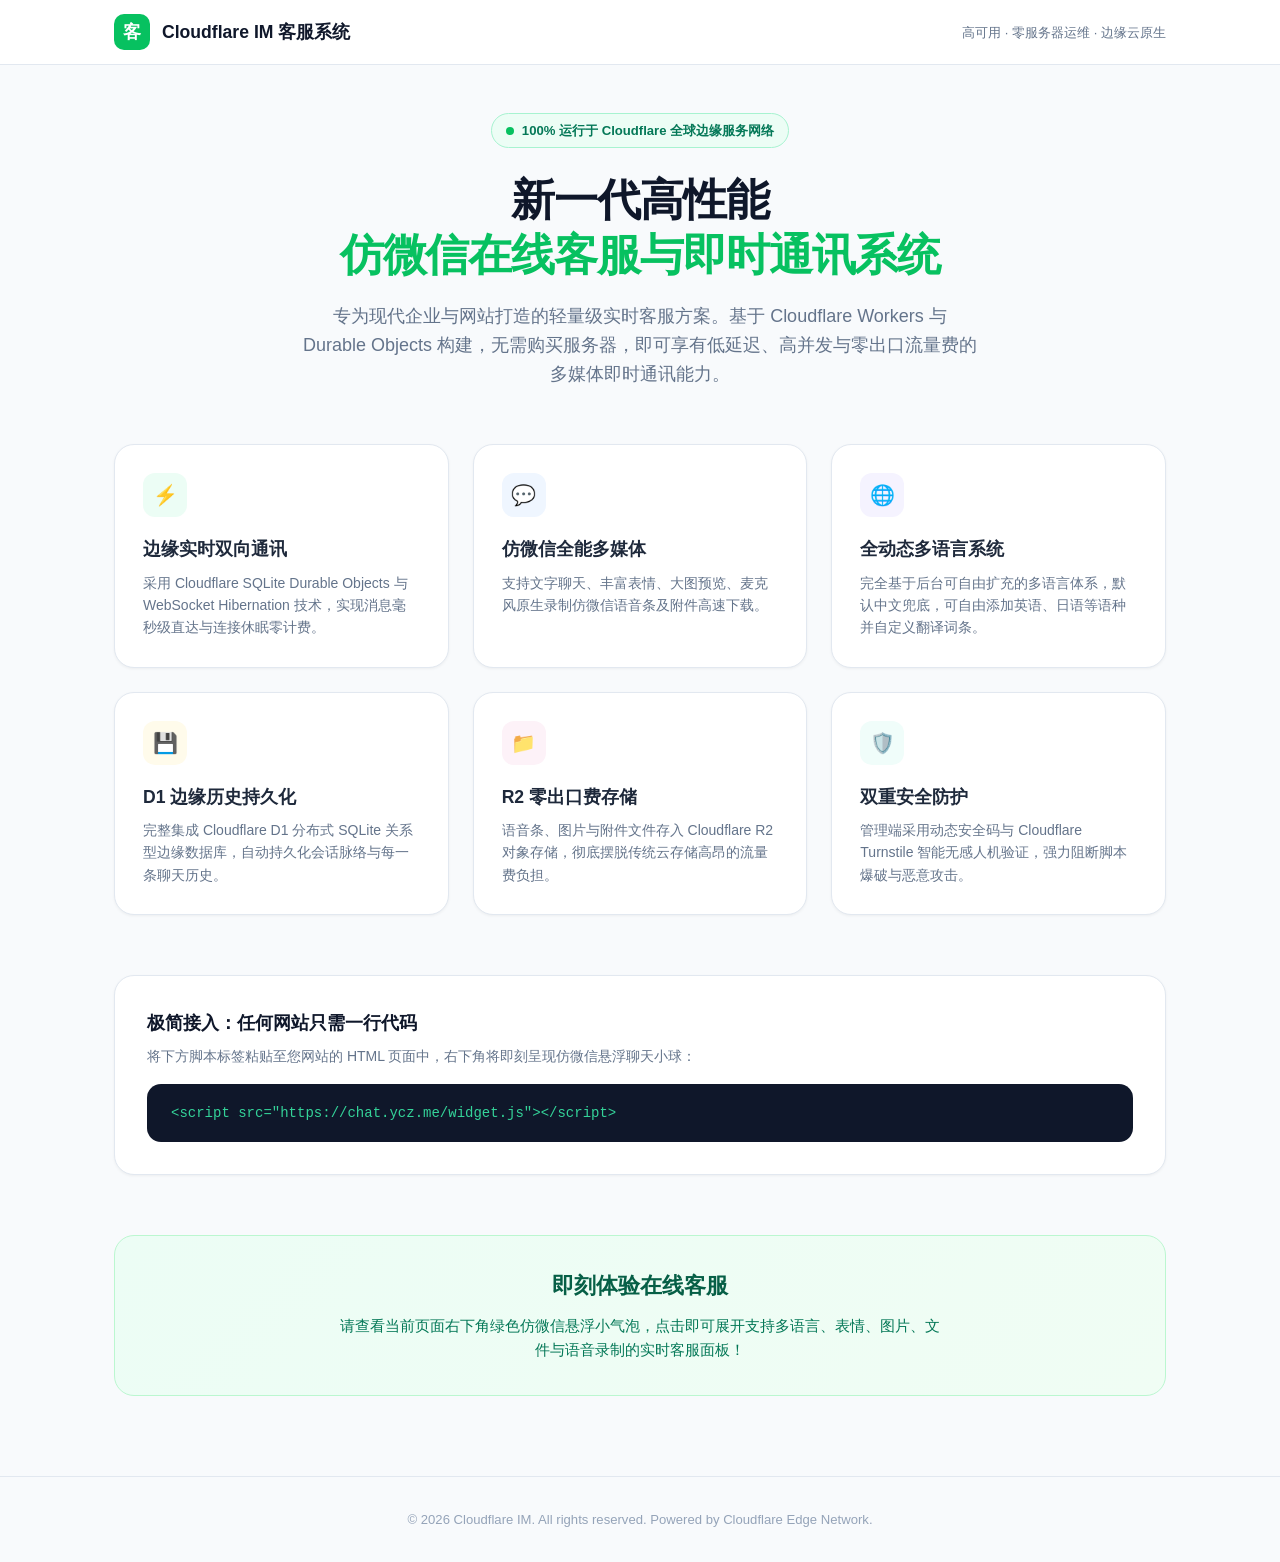
==== client/index.html @ 8768471d "打包" ====
<!DOCTYPE html>
<html lang="zh-CN">
<head>
  <meta charset="UTF-8" />
  <meta name="viewport" content="width=device-width, initial-scale=1.0" />
  <title>Cloudflare IM - 纯边缘云架构的仿微信在线客服与即时通讯系统</title>
  <meta name="description" content="Cloudflare IM 是一套 100% 运行于 Cloudflare 边缘生态的高性能在线客服与即时通讯系统。基于 Workers、Durable Objects、D1 边缘数据库与 R2 免流对象存储，提供仿微信交互悬浮球、文字/Emoji、图片、语音条录制与多语言实时沟通能力。" />
  <meta name="keywords" content="在线客服系统,即时通讯,Cloudflare Workers,Durable Objects,D1数据库,R2存储,WebRTC,仿微信聊天,实时客服浮窗" />
  <meta name="author" content="Cloudflare IM Team" />
  <meta name="robots" content="index, follow" />
  <link rel="canonical" href="https://chat.ycz.me/" />

  <!-- Open Graph -->
  <meta property="og:type" content="website" />
  <meta property="og:url" content="https://chat.ycz.me/" />
  <meta property="og:title" content="Cloudflare IM - 纯边缘云架构的仿微信在线客服系统" />
  <meta property="og:description" content="零服务器运维、零出口流量费。基于 Cloudflare Workers + Durable Objects + D1 + R2 构建的企业级实时即时通讯解决方案。" />
  <meta property="og:locale" content="zh_CN" />

  <!-- Twitter Card -->
  <meta name="twitter:card" content="summary_large_image" />
  <meta name="twitter:title" content="Cloudflare IM - 在线客服与即时通讯系统" />
  <meta name="twitter:description" content="全栈运行于 Cloudflare 边缘，极速毫秒级响应，仿微信交互体验。" />

  <!-- Schema.org JSON-LD 结构化数据 (SEO / GEO 优化) -->
  <script type="application/ld+json">
  {
    "@context": "https://schema.org",
    "@type": "SoftwareApplication",
    "name": "Cloudflare IM 在线客服系统",
    "operatingSystem": "Cloudflare Edge / All Modern Browsers",
    "applicationCategory": "BusinessApplication, CommunicationApplication",
    "description": "基于 Cloudflare 免费生态构建的轻量级仿微信在线客服系统，支持文本、Emoji、语音条录制、图片及文件传输。",
    "offers": {
      "@type": "Offer",
      "price": "0",
      "priceCurrency": "USD"
    },
    "featureList": [
      "仿微信绿色悬浮球交互",
      "单行代码嵌入任意第三方网站",
      "基于 Durable Objects 与 WebSocket 的低延迟即时通讯",
      "Cloudflare D1 边缘数据库历史聊天漫游",
      "Cloudflare R2 免流多媒体文件与语音条存储",
      "全动态多语言支持与后台自动回复设置"
    ]
  }
  </script>

  <style>
    :root {
      --primary: #07c160;
      --bg: #f8fafc;
      --text: #0f172a;
      --text-muted: #64748b;
    }
    * { box-sizing: border-box; margin: 0; padding: 0; }
    body {
      font-family: -apple-system, BlinkMacSystemFont, "Segoe UI", Roboto, "Helvetica Neue", Arial, sans-serif;
      background-color: var(--bg);
      color: var(--text);
      line-height: 1.6;
    }
    header.site-header {
      background: rgba(255, 255, 255, 0.95);
      backdrop-filter: blur(8px);
      border-bottom: 1px solid #e2e8f0;
      position: sticky;
      top: 0;
      z-index: 30;
    }
    .nav-container {
      max-width: 1100px;
      margin: 0 auto;
      padding: 0 24px;
      height: 64px;
      display: flex;
      align-items: center;
      justify-content: space-between;
    }
    .logo {
      display: flex;
      align-items: center;
      gap: 12px;
      text-decoration: none;
      color: var(--text);
      font-weight: 700;
      font-size: 1.1rem;
    }
    .logo-icon {
      width: 36px;
      height: 36px;
      background: var(--primary);
      border-radius: 10px;
      display: flex;
      align-items: center;
      justify-content: center;
      color: white;
      font-weight: bold;
    }
    .container {
      max-width: 1100px;
      margin: 0 auto;
      padding: 48px 24px 80px;
    }
    .hero {
      text-align: center;
      max-width: 800px;
      margin: 0 auto 56px;
    }
    .badge {
      display: inline-flex;
      align-items: center;
      gap: 8px;
      background: #ecfdf5;
      border: 1px solid #a7f3d0;
      color: #047857;
      padding: 6px 14px;
      border-radius: 9999px;
      font-size: 0.82rem;
      font-weight: 600;
      margin-bottom: 24px;
    }
    .badge-dot {
      width: 8px;
      height: 8px;
      background: var(--primary);
      border-radius: 50%;
    }
    h1 {
      font-size: 2.75rem;
      font-weight: 800;
      letter-spacing: -0.025em;
      line-height: 1.25;
      margin-bottom: 20px;
    }
    .highlight { color: var(--primary); }
    .hero-desc {
      font-size: 1.125rem;
      color: var(--text-muted);
      max-width: 680px;
      margin: 0 auto;
    }
    .features-grid {
      display: grid;
      grid-template-columns: repeat(auto-fit, minmax(300px, 1fr));
      gap: 24px;
      margin-bottom: 60px;
    }
    .card {
      background: white;
      border: 1px solid #e2e8f0;
      border-radius: 20px;
      padding: 28px;
      box-shadow: 0 1px 3px rgba(0,0,0,0.05);
    }
    .card-icon {
      width: 44px;
      height: 44px;
      border-radius: 12px;
      display: flex;
      align-items: center;
      justify-content: center;
      font-size: 1.25rem;
      margin-bottom: 18px;
    }
    .card-title {
      font-size: 1.1rem;
      font-weight: 700;
      margin-bottom: 8px;
      color: #1e293b;
    }
    .card-text {
      font-size: 0.875rem;
      color: var(--text-muted);
      line-height: 1.6;
    }
    .code-section {
      background: white;
      border: 1px solid #e2e8f0;
      border-radius: 20px;
      padding: 32px;
      margin-bottom: 60px;
      box-shadow: 0 1px 3px rgba(0,0,0,0.05);
    }
    .code-title {
      font-size: 1.15rem;
      font-weight: 700;
      margin-bottom: 8px;
    }
    .code-desc {
      font-size: 0.875rem;
      color: var(--text-muted);
      margin-bottom: 16px;
    }
    .code-block {
      background: #0f172a;
      color: #34d399;
      font-family: ui-monospace, SFMono-Regular, Menlo, Monaco, Consolas, monospace;
      font-size: 0.875rem;
      padding: 18px 24px;
      border-radius: 14px;
      overflow-x: auto;
    }
    .callout {
      background: linear-gradient(135deg, #ecfdf5 0%, #f0fdf4 100%);
      border: 1px solid #bbf7d0;
      border-radius: 20px;
      padding: 32px;
      text-align: center;
    }
    .callout h2 {
      font-size: 1.4rem;
      color: #065f46;
      margin-bottom: 10px;
      font-weight: 700;
    }
    .callout p {
      font-size: 0.95rem;
      color: #047857;
      max-width: 600px;
      margin: 0 auto;
    }
    footer.site-footer {
      border-top: 1px solid #e2e8f0;
      padding: 32px 24px;
      text-align: center;
      font-size: 0.82rem;
      color: #94a3b8;
    }
  </style>
</head>
<body>
  <header class="site-header">
    <div class="nav-container">
      <a href="/" class="logo">
        <div class="logo-icon">客</div>
        <span>Cloudflare IM 客服系统</span>
      </a>
      <div style="font-size: 0.82rem; color: #64748b;">
        高可用 · 零服务器运维 · 边缘云原生
      </div>
    </div>
  </header>

  <main class="container">
    <section class="hero">
      <div class="badge">
        <span class="badge-dot"></span>
        100% 运行于 Cloudflare 全球边缘服务网络
      </div>
      <h1>
        新一代高性能<br />
        <span class="highlight">仿微信在线客服与即时通讯系统</span>
      </h1>
      <p class="hero-desc">
        专为现代企业与网站打造的轻量级实时客服方案。基于 Cloudflare Workers 与 Durable Objects 构建，无需购买服务器，即可享有低延迟、高并发与零出口流量费的多媒体即时通讯能力。
      </p>
    </section>

    <section class="features-grid">
      <article class="card">
        <div class="card-icon" style="background: #ecfdf5; color: #07c160;">⚡</div>
        <h2 class="card-title">边缘实时双向通讯</h2>
        <p class="card-text">
          采用 Cloudflare SQLite Durable Objects 与 WebSocket Hibernation 技术，实现消息毫秒级直达与连接休眠零计费。
        </p>
      </article>

      <article class="card">
        <div class="card-icon" style="background: #eff6ff; color: #2563eb;">💬</div>
        <h2 class="card-title">仿微信全能多媒体</h2>
        <p class="card-text">
          支持文字聊天、丰富表情、大图预览、麦克风原生录制仿微信语音条及附件高速下载。
        </p>
      </article>

      <article class="card">
        <div class="card-icon" style="background: #f5f3ff; color: #7c3aed;">🌐</div>
        <h2 class="card-title">全动态多语言系统</h2>
        <p class="card-text">
          完全基于后台可自由扩充的多语言体系，默认中文兜底，可自由添加英语、日语等语种并自定义翻译词条。
        </p>
      </article>

      <article class="card">
        <div class="card-icon" style="background: #fffbeb; color: #d97706;">💾</div>
        <h2 class="card-title">D1 边缘历史持久化</h2>
        <p class="card-text">
          完整集成 Cloudflare D1 分布式 SQLite 关系型边缘数据库，自动持久化会话脉络与每一条聊天历史。
        </p>
      </article>

      <article class="card">
        <div class="card-icon" style="background: #fdf2f8; color: #db2777;">📁</div>
        <h2 class="card-title">R2 零出口费存储</h2>
        <p class="card-text">
          语音条、图片与附件文件存入 Cloudflare R2 对象存储，彻底摆脱传统云存储高昂的流量费负担。
        </p>
      </article>

      <article class="card">
        <div class="card-icon" style="background: #f0fdfa; color: #0d9488;">🛡️</div>
        <h2 class="card-title">双重安全防护</h2>
        <p class="card-text">
          管理端采用动态安全码与 Cloudflare Turnstile 智能无感人机验证，强力阻断脚本爆破与恶意攻击。
        </p>
      </article>
    </section>

    <section class="code-section">
      <h2 class="code-title">极简接入：任何网站只需一行代码</h2>
      <p class="code-desc">
        将下方脚本标签粘贴至您网站的 HTML 页面中，右下角将即刻呈现仿微信悬浮聊天小球：
      </p>
      <pre class="code-block"><code>&lt;script src="https://chat.ycz.me/widget.js"&gt;&lt;/script&gt;</code></pre>
    </section>

    <section class="callout">
      <h2>即刻体验在线客服</h2>
      <p>
        请查看当前页面右下角绿色仿微信悬浮小气泡，点击即可展开支持多语言、表情、图片、文件与语音录制的实时客服面板！
      </p>
    </section>
  </main>

  <footer class="site-footer">
    <p>© 2026 Cloudflare IM. All rights reserved. Powered by Cloudflare Edge Network.</p>
  </footer>

  <!-- 引入浮窗组件自测，实时展示效果 -->
  <script src="/widget.js"></script>
</body>
</html>
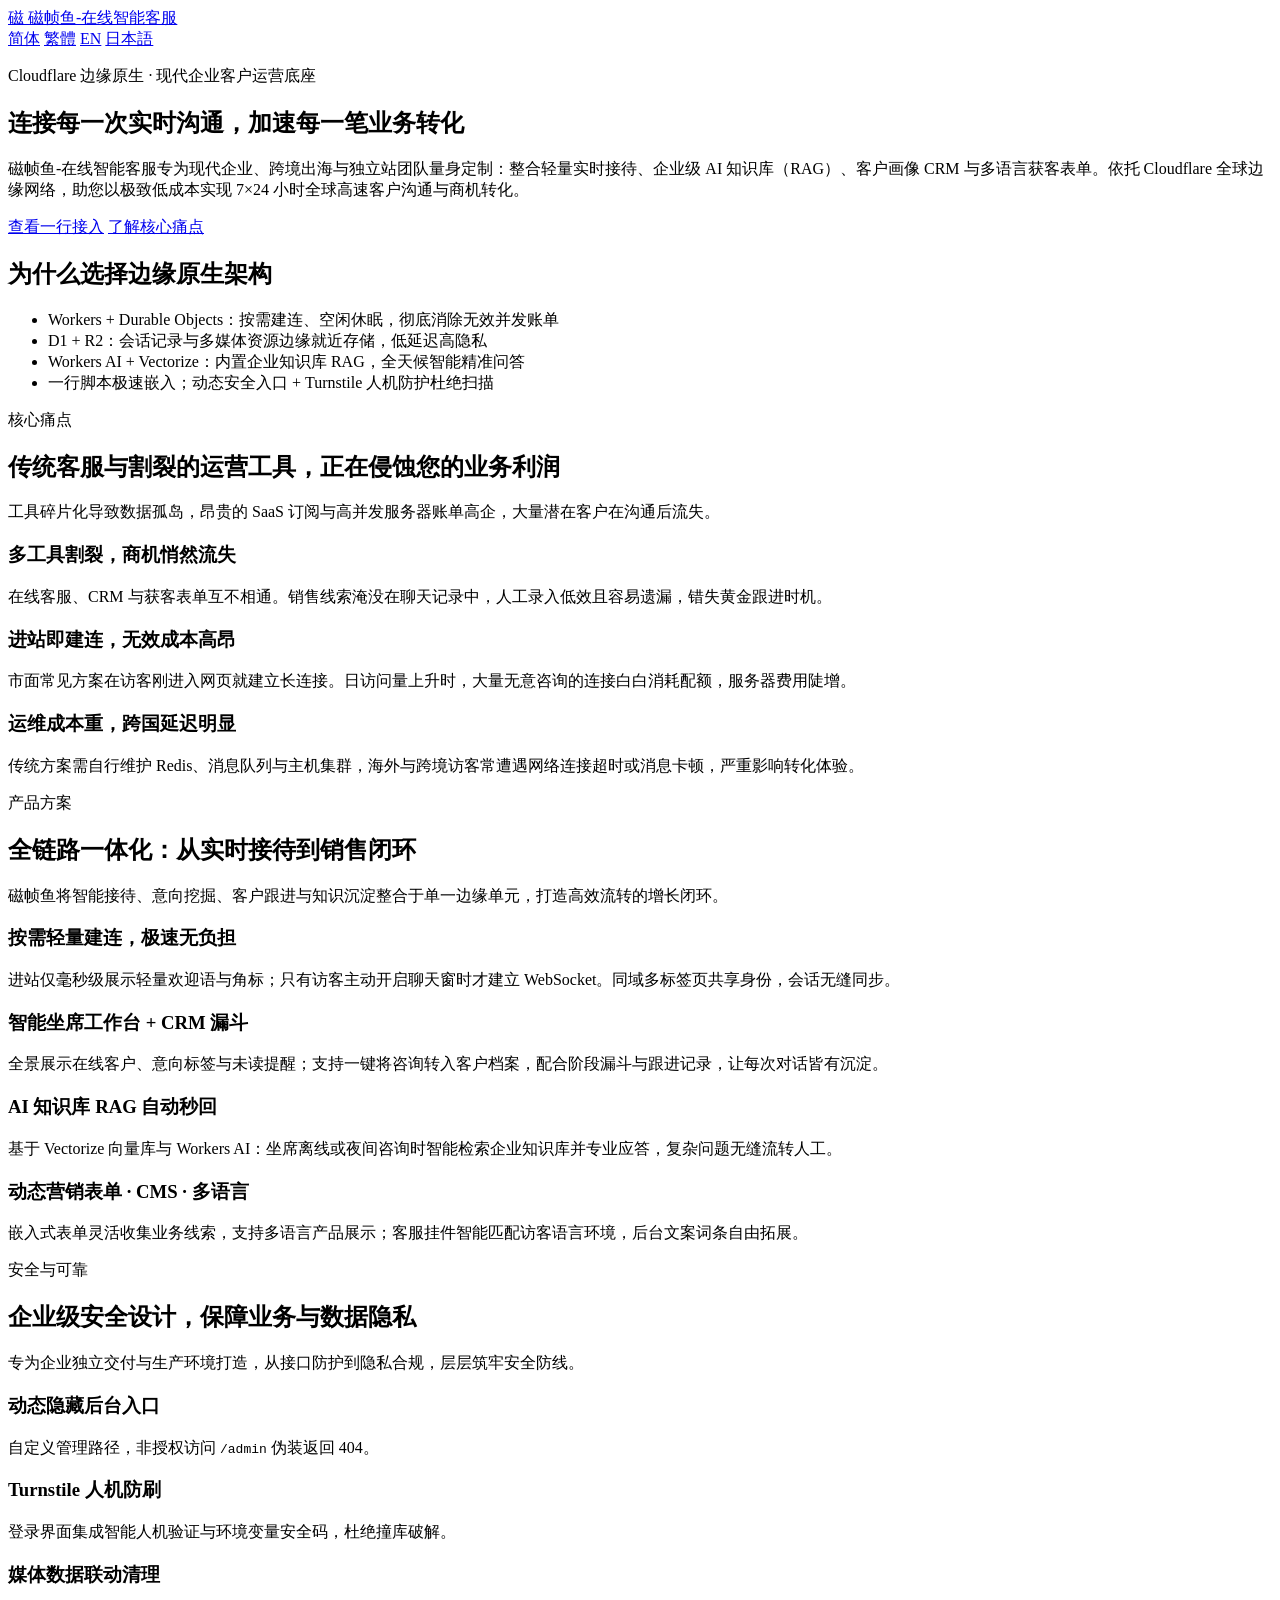
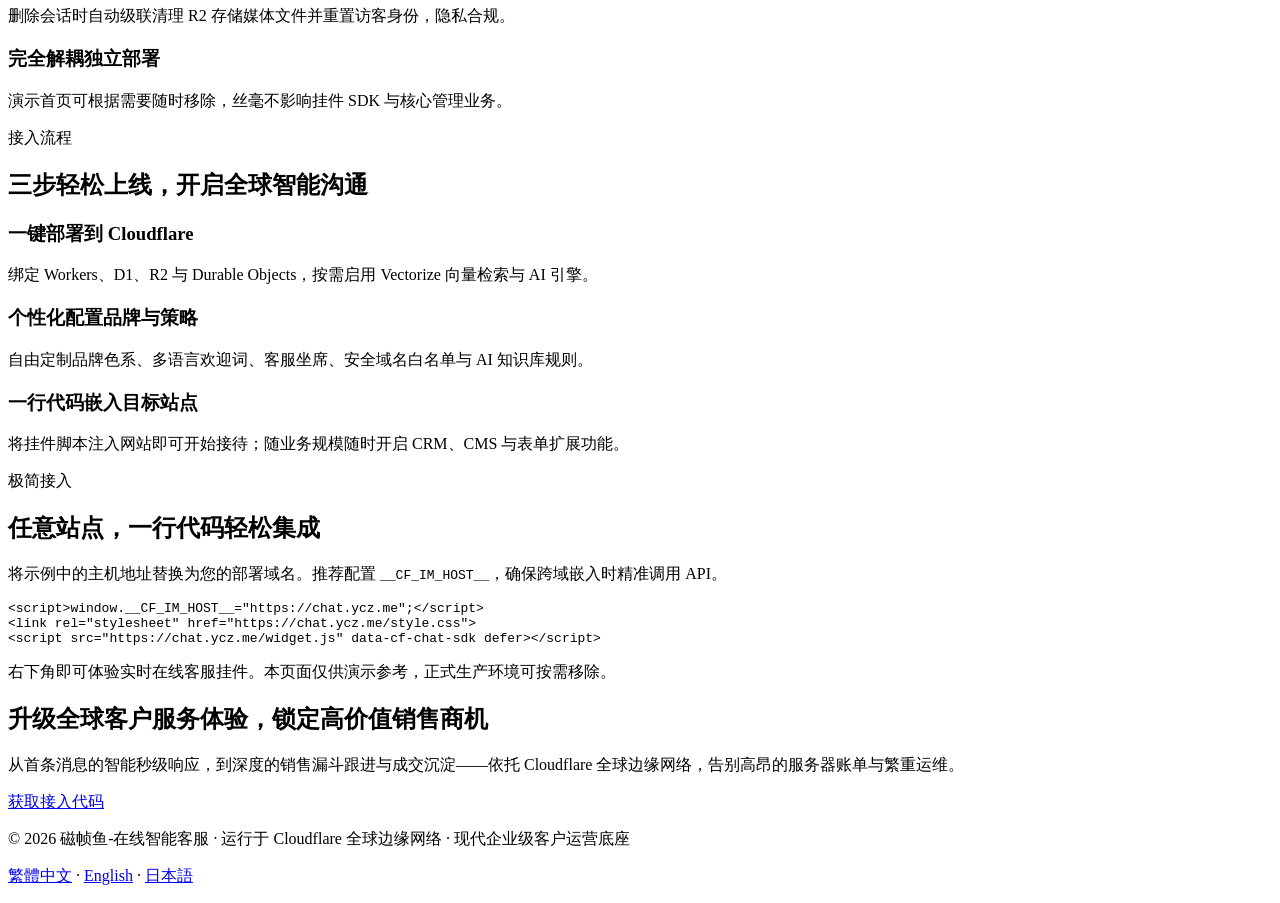
==== commit 9d4c32b5: "修复前端样式" ====
--- a/client/index.html
+++ b/client/index.html
@@ -3,332 +3,241 @@
 <head>
   <meta charset="UTF-8" />
   <meta name="viewport" content="width=device-width, initial-scale=1.0" />
-  <title>Cloudflare IM - 纯边缘云架构的仿微信在线客服与即时通讯系统</title>
-  <meta name="description" content="Cloudflare IM 是一套 100% 运行于 Cloudflare 边缘生态的高性能在线客服与即时通讯系统。基于 Workers、Durable Objects、D1 边缘数据库与 R2 免流对象存储，提供仿微信交互悬浮球、文字/Emoji、图片、语音条录制与多语言实时沟通能力。" />
-  <meta name="keywords" content="在线客服系统,即时通讯,Cloudflare Workers,Durable Objects,D1数据库,R2存储,WebRTC,仿微信聊天,实时客服浮窗" />
-  <meta name="author" content="Cloudflare IM Team" />
+  <title>磁帧鱼-在线智能客服 — 基于 Cloudflare 边缘的轻量全渠道客服与客户运营平台</title>
+  <meta name="description" content="磁帧鱼-在线智能客服是一套基于 Cloudflare 边缘云原生架构（Workers / Durable Objects / D1 / R2 / Workers AI）打造的全渠道客户运营系统：轻量嵌入式在线客服、AI 知识库秒级问答、CRM 转化漏斗与多语言表单。按需建连，零服务器运维成本。" />
+  <meta name="keywords" content="磁帧鱼,在线智能客服,在线客服系统,AI客服,Cloudflare Workers,Durable Objects,CRM系统,知识库RAG,独立站客服,出海客服,边缘计算" />
   <meta name="robots" content="index, follow" />
+  <meta name="author" content="磁帧鱼" />
   <link rel="canonical" href="https://chat.ycz.me/" />
-
-  <!-- Open Graph -->
+  <link rel="alternate" hreflang="zh-CN" href="https://chat.ycz.me/" />
+  <link rel="alternate" hreflang="zh-TW" href="https://chat.ycz.me/zh-TW/" />
+  <link rel="alternate" hreflang="en" href="https://chat.ycz.me/en/" />
+  <link rel="alternate" hreflang="ja" href="https://chat.ycz.me/ja/" />
+  <link rel="alternate" hreflang="x-default" href="https://chat.ycz.me/" />
   <meta property="og:type" content="website" />
+  <meta property="og:locale" content="zh_CN" />
   <meta property="og:url" content="https://chat.ycz.me/" />
-  <meta property="og:title" content="Cloudflare IM - 纯边缘云架构的仿微信在线客服系统" />
-  <meta property="og:description" content="零服务器运维、零出口流量费。基于 Cloudflare Workers + Durable Objects + D1 + R2 构建的企业级实时即时通讯解决方案。" />
-  <meta property="og:locale" content="zh_CN" />
-
-  <!-- Twitter Card -->
+  <meta property="og:title" content="磁帧鱼-在线智能客服 — Cloudflare 边缘原生客户运营平台" />
+  <meta property="og:description" content="在线客服 + AI 知识库 + CRM 销售漏斗 + 多语言 CMS，100% 运行在 Cloudflare 边缘。一行脚本嵌入站点，开窗才建连。" />
   <meta name="twitter:card" content="summary_large_image" />
-  <meta name="twitter:title" content="Cloudflare IM - 在线客服与即时通讯系统" />
-  <meta name="twitter:description" content="全栈运行于 Cloudflare 边缘，极速毫秒级响应，仿微信交互体验。" />
-
-  <!-- Schema.org JSON-LD 结构化数据 (SEO / GEO 优化) -->
+  <meta name="twitter:title" content="磁帧鱼-在线智能客服" />
+  <meta name="twitter:description" content="面向独立站、跨境出海与现代团队的在线智能客服与客户运营底座，零服务器运维。" />
+  <link rel="stylesheet" href="/landing.css" />
   <script type="application/ld+json">
   {
     "@context": "https://schema.org",
-    "@type": "SoftwareApplication",
-    "name": "Cloudflare IM 在线客服系统",
-    "operatingSystem": "Cloudflare Edge / All Modern Browsers",
-    "applicationCategory": "BusinessApplication, CommunicationApplication",
-    "description": "基于 Cloudflare 免费生态构建的轻量级仿微信在线客服系统，支持文本、Emoji、语音条录制、图片及文件传输。",
-    "offers": {
-      "@type": "Offer",
-      "price": "0",
-      "priceCurrency": "USD"
-    },
-    "featureList": [
-      "仿微信绿色悬浮球交互",
-      "单行代码嵌入任意第三方网站",
-      "基于 Durable Objects 与 WebSocket 的低延迟即时通讯",
-      "Cloudflare D1 边缘数据库历史聊天漫游",
-      "Cloudflare R2 免流多媒体文件与语音条存储",
-      "全动态多语言支持与后台自动回复设置"
+    "@graph": [
+      {
+        "@type": "SoftwareApplication",
+        "name": "磁帧鱼-在线智能客服",
+        "applicationCategory": "BusinessApplication",
+        "operatingSystem": "Cloudflare Edge / Modern Browsers",
+        "description": "基于 Cloudflare Workers、Durable Objects、D1、R2 与 Workers AI 的边缘原生在线客服、CRM、CMS 与知识库智能运营平台。",
+        "offers": { "@type": "Offer", "price": "0", "priceCurrency": "USD" },
+        "featureList": [
+          "嵌入式实时在线客服挂件",
+          "坐席工作台与会话分配",
+          "CRM 客户档案与销售漏斗",
+          "通用表单与 CMS 多语言内容",
+          "企业知识库 RAG 自动回复",
+          "开窗才建立 WebSocket 连接"
+        ]
+      },
+      {
+        "@type": "WebSite",
+        "name": "磁帧鱼-在线智能客服",
+        "url": "https://chat.ycz.me/",
+        "inLanguage": ["zh-CN", "zh-TW", "en", "ja"]
+      },
+      {
+        "@type": "FAQPage",
+        "mainEntity": [
+          {
+            "@type": "Question",
+            "name": "磁帧鱼-在线智能客服 需要自建服务器吗？",
+            "acceptedAnswer": {
+              "@type": "Answer",
+              "text": "不需要。整套系统 100% 运行在 Cloudflare Workers、Durable Objects、D1、R2、Vectorize 与 Workers AI 上，无需采购传统云主机或维护消息队列。"
+            }
+          },
+          {
+            "@type": "Question",
+            "name": "访客进入网站就会占用长连接吗？",
+            "acceptedAnswer": {
+              "@type": "Answer",
+              "text": "不会。页面加载仅毫秒级展示配置欢迎语与角标；只有访客主动打开聊天窗或点击唤起元素时才创建会话与 WebSocket 连接，严格杜绝无效连接消耗。"
+            }
+          },
+          {
+            "@type": "Question",
+            "name": "部署后可以删除本演示首页吗？",
+            "acceptedAnswer": {
+              "@type": "Answer",
+              "text": "可以。本页面面向开发者与交付演示；在生产环境中删除本页后访问根路径将返回 404，不会影响在线客服挂件、业务 API 与管理后台的正常运行。"
+            }
+          }
+        ]
+      }
     ]
   }
   </script>
-
-  <style>
-    :root {
-      --primary: #07c160;
-      --bg: #f8fafc;
-      --text: #0f172a;
-      --text-muted: #64748b;
-    }
-    * { box-sizing: border-box; margin: 0; padding: 0; }
-    body {
-      font-family: -apple-system, BlinkMacSystemFont, "Segoe UI", Roboto, "Helvetica Neue", Arial, sans-serif;
-      background-color: var(--bg);
-      color: var(--text);
-      line-height: 1.6;
-    }
-    header.site-header {
-      background: rgba(255, 255, 255, 0.95);
-      backdrop-filter: blur(8px);
-      border-bottom: 1px solid #e2e8f0;
-      position: sticky;
-      top: 0;
-      z-index: 30;
-    }
-    .nav-container {
-      max-width: 1100px;
-      margin: 0 auto;
-      padding: 0 24px;
-      height: 64px;
-      display: flex;
-      align-items: center;
-      justify-content: space-between;
-    }
-    .logo {
-      display: flex;
-      align-items: center;
-      gap: 12px;
-      text-decoration: none;
-      color: var(--text);
-      font-weight: 700;
-      font-size: 1.1rem;
-    }
-    .logo-icon {
-      width: 36px;
-      height: 36px;
-      background: var(--primary);
-      border-radius: 10px;
-      display: flex;
-      align-items: center;
-      justify-content: center;
-      color: white;
-      font-weight: bold;
-    }
-    .container {
-      max-width: 1100px;
-      margin: 0 auto;
-      padding: 48px 24px 80px;
-    }
-    .hero {
-      text-align: center;
-      max-width: 800px;
-      margin: 0 auto 56px;
-    }
-    .badge {
-      display: inline-flex;
-      align-items: center;
-      gap: 8px;
-      background: #ecfdf5;
-      border: 1px solid #a7f3d0;
-      color: #047857;
-      padding: 6px 14px;
-      border-radius: 9999px;
-      font-size: 0.82rem;
-      font-weight: 600;
-      margin-bottom: 24px;
-    }
-    .badge-dot {
-      width: 8px;
-      height: 8px;
-      background: var(--primary);
-      border-radius: 50%;
-    }
-    h1 {
-      font-size: 2.75rem;
-      font-weight: 800;
-      letter-spacing: -0.025em;
-      line-height: 1.25;
-      margin-bottom: 20px;
-    }
-    .highlight { color: var(--primary); }
-    .hero-desc {
-      font-size: 1.125rem;
-      color: var(--text-muted);
-      max-width: 680px;
-      margin: 0 auto;
-    }
-    .features-grid {
-      display: grid;
-      grid-template-columns: repeat(auto-fit, minmax(300px, 1fr));
-      gap: 24px;
-      margin-bottom: 60px;
-    }
-    .card {
-      background: white;
-      border: 1px solid #e2e8f0;
-      border-radius: 20px;
-      padding: 28px;
-      box-shadow: 0 1px 3px rgba(0,0,0,0.05);
-    }
-    .card-icon {
-      width: 44px;
-      height: 44px;
-      border-radius: 12px;
-      display: flex;
-      align-items: center;
-      justify-content: center;
-      font-size: 1.25rem;
-      margin-bottom: 18px;
-    }
-    .card-title {
-      font-size: 1.1rem;
-      font-weight: 700;
-      margin-bottom: 8px;
-      color: #1e293b;
-    }
-    .card-text {
-      font-size: 0.875rem;
-      color: var(--text-muted);
-      line-height: 1.6;
-    }
-    .code-section {
-      background: white;
-      border: 1px solid #e2e8f0;
-      border-radius: 20px;
-      padding: 32px;
-      margin-bottom: 60px;
-      box-shadow: 0 1px 3px rgba(0,0,0,0.05);
-    }
-    .code-title {
-      font-size: 1.15rem;
-      font-weight: 700;
-      margin-bottom: 8px;
-    }
-    .code-desc {
-      font-size: 0.875rem;
-      color: var(--text-muted);
-      margin-bottom: 16px;
-    }
-    .code-block {
-      background: #0f172a;
-      color: #34d399;
-      font-family: ui-monospace, SFMono-Regular, Menlo, Monaco, Consolas, monospace;
-      font-size: 0.875rem;
-      padding: 18px 24px;
-      border-radius: 14px;
-      overflow-x: auto;
-    }
-    .callout {
-      background: linear-gradient(135deg, #ecfdf5 0%, #f0fdf4 100%);
-      border: 1px solid #bbf7d0;
-      border-radius: 20px;
-      padding: 32px;
-      text-align: center;
-    }
-    .callout h2 {
-      font-size: 1.4rem;
-      color: #065f46;
-      margin-bottom: 10px;
-      font-weight: 700;
-    }
-    .callout p {
-      font-size: 0.95rem;
-      color: #047857;
-      max-width: 600px;
-      margin: 0 auto;
-    }
-    footer.site-footer {
-      border-top: 1px solid #e2e8f0;
-      padding: 32px 24px;
-      text-align: center;
-      font-size: 0.82rem;
-      color: #94a3b8;
-    }
-  </style>
 </head>
 <body>
-  <header class="site-header">
-    <div class="nav-container">
-      <a href="/" class="logo">
-        <div class="logo-icon">客</div>
-        <span>Cloudflare IM 客服系统</span>
+  <header class="top">
+    <div class="wrap top-inner">
+      <a class="brand" href="/">
+        <span class="brand-mark">磁</span>
+        <span>磁帧鱼-在线智能客服</span>
       </a>
-      <div style="font-size: 0.82rem; color: #64748b;">
-        高可用 · 零服务器运维 · 边缘云原生
-      </div>
+      <nav class="lang-switch" aria-label="语言">
+        <a href="/" aria-current="page">简体</a>
+        <a href="/zh-TW/">繁體</a>
+        <a href="/en/">EN</a>
+        <a href="/ja/">日本語</a>
+      </nav>
     </div>
   </header>
 
-  <main class="container">
+  <main>
     <section class="hero">
-      <div class="badge">
-        <span class="badge-dot"></span>
-        100% 运行于 Cloudflare 全球边缘服务网络
-      </div>
-      <h1>
-        新一代高性能<br />
-        <span class="highlight">仿微信在线客服与即时通讯系统</span>
-      </h1>
-      <p class="hero-desc">
-        专为现代企业与网站打造的轻量级实时客服方案。基于 Cloudflare Workers 与 Durable Objects 构建，无需购买服务器，即可享有低延迟、高并发与零出口流量费的多媒体即时通讯能力。
-      </p>
-    </section>
-
-    <section class="features-grid">
-      <article class="card">
-        <div class="card-icon" style="background: #ecfdf5; color: #07c160;">⚡</div>
-        <h2 class="card-title">边缘实时双向通讯</h2>
-        <p class="card-text">
-          采用 Cloudflare SQLite Durable Objects 与 WebSocket Hibernation 技术，实现消息毫秒级直达与连接休眠零计费。
-        </p>
-      </article>
-
-      <article class="card">
-        <div class="card-icon" style="background: #eff6ff; color: #2563eb;">💬</div>
-        <h2 class="card-title">仿微信全能多媒体</h2>
-        <p class="card-text">
-          支持文字聊天、丰富表情、大图预览、麦克风原生录制仿微信语音条及附件高速下载。
-        </p>
-      </article>
-
-      <article class="card">
-        <div class="card-icon" style="background: #f5f3ff; color: #7c3aed;">🌐</div>
-        <h2 class="card-title">全动态多语言系统</h2>
-        <p class="card-text">
-          完全基于后台可自由扩充的多语言体系，默认中文兜底，可自由添加英语、日语等语种并自定义翻译词条。
-        </p>
-      </article>
-
-      <article class="card">
-        <div class="card-icon" style="background: #fffbeb; color: #d97706;">💾</div>
-        <h2 class="card-title">D1 边缘历史持久化</h2>
-        <p class="card-text">
-          完整集成 Cloudflare D1 分布式 SQLite 关系型边缘数据库，自动持久化会话脉络与每一条聊天历史。
-        </p>
-      </article>
-
-      <article class="card">
-        <div class="card-icon" style="background: #fdf2f8; color: #db2777;">📁</div>
-        <h2 class="card-title">R2 零出口费存储</h2>
-        <p class="card-text">
-          语音条、图片与附件文件存入 Cloudflare R2 对象存储，彻底摆脱传统云存储高昂的流量费负担。
-        </p>
-      </article>
-
-      <article class="card">
-        <div class="card-icon" style="background: #f0fdfa; color: #0d9488;">🛡️</div>
-        <h2 class="card-title">双重安全防护</h2>
-        <p class="card-text">
-          管理端采用动态安全码与 Cloudflare Turnstile 智能无感人机验证，强力阻断脚本爆破与恶意攻击。
-        </p>
-      </article>
-    </section>
-
-    <section class="code-section">
-      <h2 class="code-title">极简接入：任何网站只需一行代码</h2>
-      <p class="code-desc">
-        将下方脚本标签粘贴至您网站的 HTML 页面中，右下角将即刻呈现仿微信悬浮聊天小球：
-      </p>
-      <pre class="code-block"><code>&lt;script src="https://chat.ycz.me/widget.js"&gt;&lt;/script&gt;</code></pre>
-    </section>
-
-    <section class="callout">
-      <h2>即刻体验在线客服</h2>
-      <p>
-        请查看当前页面右下角绿色仿微信悬浮小气泡，点击即可展开支持多语言、表情、图片、文件与语音录制的实时客服面板！
-      </p>
-    </section>
+      <div class="wrap hero-grid">
+        <div>
+          <p class="eyebrow"><i></i> Cloudflare 边缘原生 · 现代企业客户运营底座</p>
+          <h1>连接每一次实时沟通，加速每一笔业务转化</h1>
+          <p class="hero-lead">
+            磁帧鱼-在线智能客服专为现代企业、跨境出海与独立站团队量身定制：整合轻量实时接待、企业级 AI 知识库（RAG）、客户画像 CRM 与多语言获客表单。依托 Cloudflare 全球边缘网络，助您以极致低成本实现 7×24 小时全球高速客户沟通与商机转化。
+          </p>
+          <div class="cta-row">
+            <a class="btn btn-primary" href="#embed">查看一行接入</a>
+            <a class="btn btn-ghost" href="#pain">了解核心痛点</a>
+          </div>
+        </div>
+        <aside class="hero-aside" aria-label="技术优势">
+          <h2>为什么选择边缘原生架构</h2>
+          <ul class="stack-list">
+            <li>Workers + Durable Objects：按需建连、空闲休眠，彻底消除无效并发账单</li>
+            <li>D1 + R2：会话记录与多媒体资源边缘就近存储，低延迟高隐私</li>
+            <li>Workers AI + Vectorize：内置企业知识库 RAG，全天候智能精准问答</li>
+            <li>一行脚本极速嵌入；动态安全入口 + Turnstile 人机防护杜绝扫描</li>
+          </ul>
+        </aside>
+      </div>
+    </section>
+
+    <section class="block" id="pain">
+      <div class="wrap">
+        <p class="section-kicker">核心痛点</p>
+        <h2 class="section-title">传统客服与割裂的运营工具，正在侵蚀您的业务利润</h2>
+        <p class="section-desc">工具碎片化导致数据孤岛，昂贵的 SaaS 订阅与高并发服务器账单高企，大量潜在客户在沟通后流失。</p>
+        <div class="pain-grid">
+          <article class="item">
+            <h3>多工具割裂，商机悄然流失</h3>
+            <p>在线客服、CRM 与获客表单互不相通。销售线索淹没在聊天记录中，人工录入低效且容易遗漏，错失黄金跟进时机。</p>
+          </article>
+          <article class="item">
+            <h3>进站即建连，无效成本高昂</h3>
+            <p>市面常见方案在访客刚进入网页就建立长连接。日访问量上升时，大量无意咨询的连接白白消耗配额，服务器费用陡增。</p>
+          </article>
+          <article class="item">
+            <h3>运维成本重，跨国延迟明显</h3>
+            <p>传统方案需自行维护 Redis、消息队列与主机集群，海外与跨境访客常遭遇网络连接超时或消息卡顿，严重影响转化体验。</p>
+          </article>
+        </div>
+      </div>
+    </section>
+
+    <section class="block" id="solution">
+      <div class="wrap">
+        <p class="section-kicker">产品方案</p>
+        <h2 class="section-title">全链路一体化：从实时接待到销售闭环</h2>
+        <p class="section-desc">磁帧鱼将智能接待、意向挖掘、客户跟进与知识沉淀整合于单一边缘单元，打造高效流转的增长闭环。</p>
+        <div class="feature-grid">
+          <article class="item">
+            <h3>按需轻量建连，极速无负担</h3>
+            <p>进站仅毫秒级展示轻量欢迎语与角标；只有访客主动开启聊天窗时才建立 WebSocket。同域多标签页共享身份，会话无缝同步。</p>
+          </article>
+          <article class="item">
+            <h3>智能坐席工作台 + CRM 漏斗</h3>
+            <p>全景展示在线客户、意向标签与未读提醒；支持一键将咨询转入客户档案，配合阶段漏斗与跟进记录，让每次对话皆有沉淀。</p>
+          </article>
+          <article class="item">
+            <h3>AI 知识库 RAG 自动秒回</h3>
+            <p>基于 Vectorize 向量库与 Workers AI：坐席离线或夜间咨询时智能检索企业知识库并专业应答，复杂问题无缝流转人工。</p>
+          </article>
+          <article class="item">
+            <h3>动态营销表单 · CMS · 多语言</h3>
+            <p>嵌入式表单灵活收集业务线索，支持多语言产品展示；客服挂件智能匹配访客语言环境，后台文案词条自由拓展。</p>
+          </article>
+        </div>
+      </div>
+    </section>
+
+    <section class="block" id="trust">
+      <div class="wrap">
+        <p class="section-kicker">安全与可靠</p>
+        <h2 class="section-title">企业级安全设计，保障业务与数据隐私</h2>
+        <p class="section-desc">专为企业独立交付与生产环境打造，从接口防护到隐私合规，层层筑牢安全防线。</p>
+        <div class="trust-grid">
+          <article class="item"><h3>动态隐藏后台入口</h3><p>自定义管理路径，非授权访问 <code>/admin</code> 伪装返回 404。</p></article>
+          <article class="item"><h3>Turnstile 人机防刷</h3><p>登录界面集成智能人机验证与环境变量安全码，杜绝撞库破解。</p></article>
+          <article class="item"><h3>媒体数据联动清理</h3><p>删除会话时自动级联清理 R2 存储媒体文件并重置访客身份，隐私合规。</p></article>
+          <article class="item"><h3>完全解耦独立部署</h3><p>演示首页可根据需要随时移除，丝毫不影响挂件 SDK 与核心管理业务。</p></article>
+        </div>
+      </div>
+    </section>
+
+    <section class="block" id="how">
+      <div class="wrap">
+        <p class="section-kicker">接入流程</p>
+        <h2 class="section-title">三步轻松上线，开启全球智能沟通</h2>
+        <div class="steps">
+          <article class="step">
+            <h3>一键部署到 Cloudflare</h3>
+            <p>绑定 Workers、D1、R2 与 Durable Objects，按需启用 Vectorize 向量检索与 AI 引擎。</p>
+          </article>
+          <article class="step">
+            <h3>个性化配置品牌与策略</h3>
+            <p>自由定制品牌色系、多语言欢迎词、客服坐席、安全域名白名单与 AI 知识库规则。</p>
+          </article>
+          <article class="step">
+            <h3>一行代码嵌入目标站点</h3>
+            <p>将挂件脚本注入网站即可开始接待；随业务规模随时开启 CRM、CMS 与表单扩展功能。</p>
+          </article>
+        </div>
+      </div>
+    </section>
+
+    <section class="block" id="embed">
+      <div class="wrap">
+        <p class="section-kicker">极简接入</p>
+        <h2 class="section-title">任意站点，一行代码轻松集成</h2>
+        <p class="section-desc">将示例中的主机地址替换为您的部署域名。推荐配置 <code>__CF_IM_HOST__</code>，确保跨域嵌入时精准调用 API。</p>
+        <pre class="code-panel"><code>&lt;script&gt;window.__CF_IM_HOST__="https://chat.ycz.me";&lt;/script&gt;
+&lt;link rel="stylesheet" href="https://chat.ycz.me/style.css"&gt;
+&lt;script src="https://chat.ycz.me/widget.js" data-cf-chat-sdk defer&gt;&lt;/script&gt;</code></pre>
+        <p class="code-note">右下角即可体验实时在线客服挂件。本页面仅供演示参考，正式生产环境可按需移除。</p>
+      </div>
+    </section>
+
+    <div class="wrap">
+      <section class="cta-band" aria-label="行动号召">
+        <h2>升级全球客户服务体验，锁定高价值销售商机</h2>
+        <p>从首条消息的智能秒级响应，到深度的销售漏斗跟进与成交沉淀——依托 Cloudflare 全球边缘网络，告别高昂的服务器账单与繁重运维。</p>
+        <a class="btn btn-primary" href="#embed">获取接入代码</a>
+      </section>
+    </div>
   </main>
 
-  <footer class="site-footer">
-    <p>© 2026 Cloudflare IM. All rights reserved. Powered by Cloudflare Edge Network.</p>
+  <footer class="wrap site-footer">
+    <p>© 2026 磁帧鱼-在线智能客服 · 运行于 Cloudflare 全球边缘网络 · 现代企业级客户运营底座</p>
+    <p>
+      <a href="/zh-TW/">繁體中文</a> ·
+      <a href="/en/">English</a> ·
+      <a href="/ja/">日本語</a>
+    </p>
   </footer>
 
-  <!-- 引入浮窗组件自测，实时展示效果 -->
-  <script src="/widget.js"></script>
+  <script>window.__CF_IM_HOST__=window.location.origin;</script>
+  <script src="/widget.js" defer></script>
 </body>
 </html>
